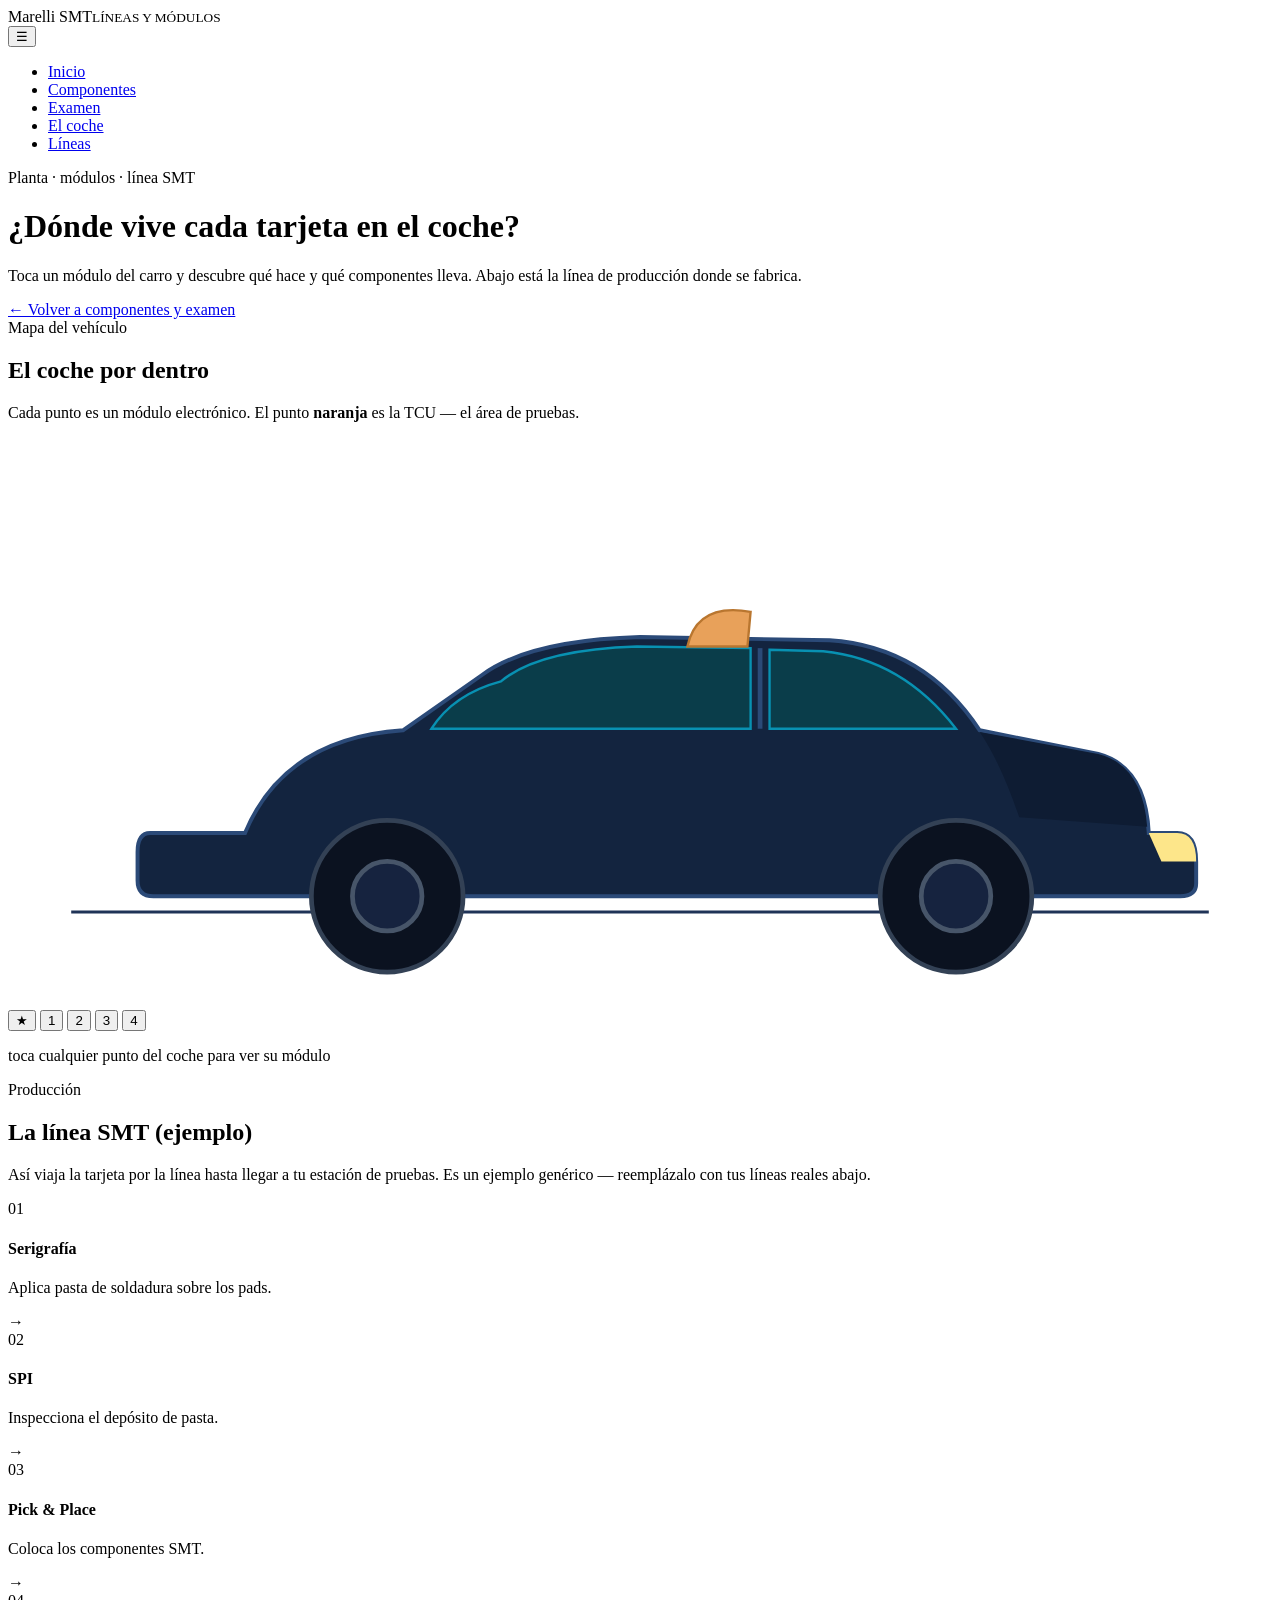
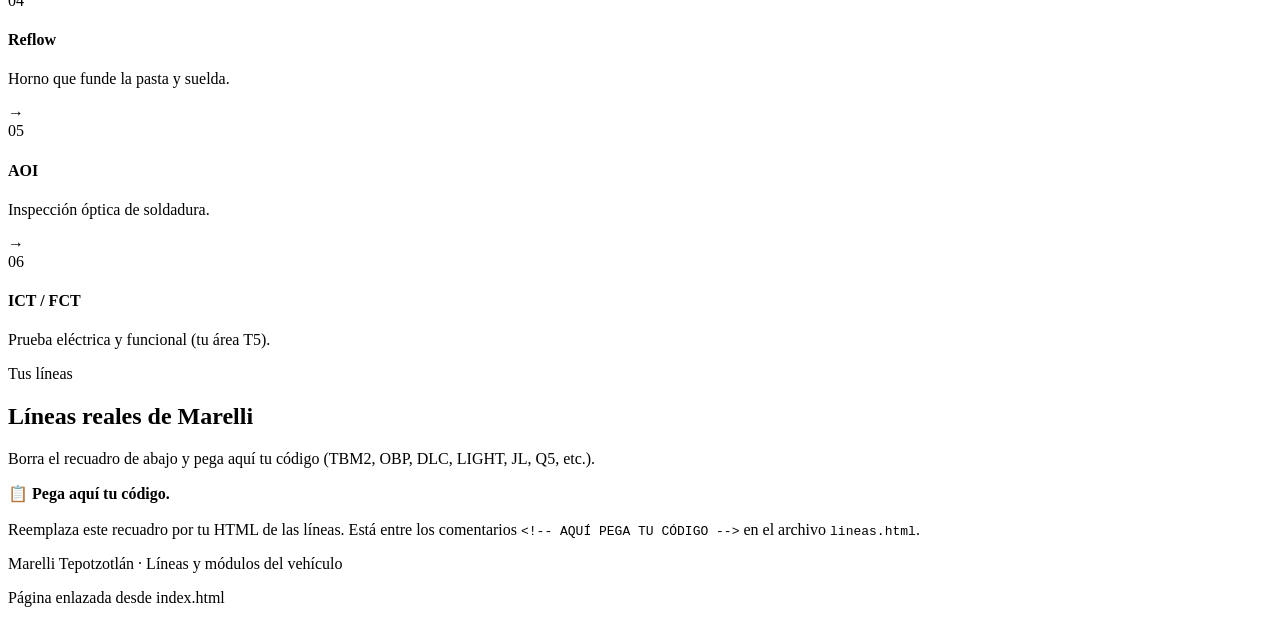
==== lineas.html @ 5fb7ea78 "Initial commit Created from https://vercel.com/new" ====
<!DOCTYPE html>
<html lang="es">
<head>
<meta charset="UTF-8">
<meta name="viewport" content="width=device-width, initial-scale=1.0">
<title>Marelli · Líneas y módulos del coche</title>
<link rel="stylesheet" href="css/base.css">
<link rel="stylesheet" href="css/lineas.css">
<link rel="manifest" href="manifest.webmanifest">
<meta name="theme-color" content="#0b1220">
<link rel="apple-touch-icon" href="icons/icon-192.png">
</head>
<body>

<nav class="nav">
  <div class="brand"><span class="dot"></span><div>Marelli SMT<small>LÍNEAS Y MÓDULOS</small></div></div>
  <button class="menu-btn" onclick="document.getElementById('navlinks').classList.toggle('show')">☰</button>
  <ul id="navlinks">
    <!-- 👇 estos enlaces REGRESAN al index.html (la otra página) -->
    <li><a href="index.html#inicio">Inicio</a></li>
    <li><a href="index.html#componentes">Componentes</a></li>
    <li><a href="index.html#examen">Examen</a></li>
    <li><a href="#coche">El coche</a></li>
    <li><a href="#lineas">Líneas</a></li>
  </ul>
</nav>

<header class="hero">
  <div class="grid-bg"></div>
  <div class="hero-in">
    <div class="eyebrow">Planta · módulos · línea SMT</div>
    <h1>¿Dónde vive cada <span>tarjeta</span> en el coche?</h1>
    <p>Toca un módulo del carro y descubre qué hace y qué componentes lleva. Abajo está la línea de producción donde se fabrica.</p>
    <a href="index.html" class="back btn btn-2">← Volver a componentes y examen</a>
  </div>
</header>

<main>

<!-- COCHE INTERACTIVO (la sorpresa) -->
<section id="coche">
  <div class="wrap">
    <div class="sec-head">
      <div class="tag">Mapa del vehículo</div>
      <h2>El coche por dentro</h2>
      <p>Cada punto es un módulo electrónico. El punto <b style="color:var(--copper)">naranja</b> es la TCU — el área de pruebas.</p>
    </div>

    <div class="car-stage" id="carStage">
      <svg viewBox="0 0 800 360" xmlns="http://www.w3.org/2000/svg">
        <!-- piso -->
        <line x1="40" y1="300" x2="760" y2="300" stroke="#1f3357" stroke-width="2"/>
        <!-- carrocería -->
        <path d="M90 250 L150 250 Q175 190 250 185 L300 150 Q330 128 400 126 L520 128 Q580 132 615 185 L690 200 Q720 208 722 250 L740 250 Q752 250 752 268 L752 282 Q752 290 742 290 L92 290 Q82 290 82 280 L82 262 Q82 250 90 250 Z"
              fill="#13243f" stroke="#2b4a78" stroke-width="2.5"/>
        <!-- cofre brillo -->
        <path d="M615 186 L690 200 Q718 207 721 246 L640 240 Q628 205 615 186 Z" fill="#0e1c33"/>
        <!-- ventanas -->
        <path d="M312 154 Q336 134 398 132 L470 133 L470 184 L268 184 Q282 162 312 154 Z" fill="#0a3d4a" stroke="#0891b2" stroke-width="1.5"/>
        <path d="M482 134 L516 135 Q566 140 600 184 L482 184 Z" fill="#0a3d4a" stroke="#0891b2" stroke-width="1.5"/>
        <line x1="476" y1="133" x2="476" y2="184" stroke="#2b4a78" stroke-width="3"/>
        <!-- antena tipo aleta (telemática) -->
        <path d="M430 132 Q436 104 470 110 L468 132 Z" fill="#e8a15a" stroke="#b9762f" stroke-width="1.5"/>
        <!-- ruedas -->
        <circle cx="240" cy="290" r="48" fill="#0b1220" stroke="#334155" stroke-width="3"/>
        <circle cx="240" cy="290" r="22" fill="#16233f" stroke="#475569" stroke-width="3"/>
        <circle cx="600" cy="290" r="48" fill="#0b1220" stroke="#334155" stroke-width="3"/>
        <circle cx="600" cy="290" r="22" fill="#16233f" stroke="#475569" stroke-width="3"/>
        <!-- faro -->
        <path d="M722 250 L740 250 Q752 250 752 268 L730 268 Z" fill="#fde68a"/>
      </svg>

      <!-- HOTSPOTS (posición en % sobre la imagen) -->
      <button class="hotspot tcu" style="left:56%;top:33%" data-m="tcu" title="TCU / Telemática">★</button>
      <button class="hotspot"     style="left:84%;top:62%" data-m="ecu" title="ECU del motor">1</button>
      <button class="hotspot"     style="left:48%;top:50%" data-m="cluster" title="Tablero">2</button>
      <button class="hotspot"     style="left:40%;top:70%" data-m="bcm" title="BCM">3</button>
      <button class="hotspot"     style="left:30%;top:80%" data-m="abs" title="ABS">4</button>
    </div>

    <div class="module-panel" id="modPanel"></div>
    <p class="hint">toca cualquier punto del coche para ver su módulo</p>
  </div>
</section>

<!-- LÍNEA DE PRODUCCIÓN -->
<section id="lineas" class="alt">
  <div class="wrap">
    <div class="sec-head">
      <div class="tag">Producción</div>
      <h2>La línea SMT (ejemplo)</h2>
      <p>Así viaja la tarjeta por la línea hasta llegar a tu estación de pruebas. Es un ejemplo genérico — reemplázalo con tus líneas reales abajo.</p>
    </div>
    <div class="lineflow">
      <div class="lf"><div class="n">01</div><h4>Serigrafía</h4><p>Aplica pasta de soldadura sobre los pads.</p></div>
      <div class="arrow">→</div>
      <div class="lf"><div class="n">02</div><h4>SPI</h4><p>Inspecciona el depósito de pasta.</p></div>
      <div class="arrow">→</div>
      <div class="lf"><div class="n">03</div><h4>Pick &amp; Place</h4><p>Coloca los componentes SMT.</p></div>
      <div class="arrow">→</div>
      <div class="lf"><div class="n">04</div><h4>Reflow</h4><p>Horno que funde la pasta y suelda.</p></div>
      <div class="arrow">→</div>
      <div class="lf"><div class="n">05</div><h4>AOI</h4><p>Inspección óptica de soldadura.</p></div>
      <div class="arrow">→</div>
      <div class="lf"><div class="n">06</div><h4>ICT / FCT</h4><p>Prueba eléctrica y funcional (tu área T5).</p></div>
    </div>
  </div>
</section>

<!-- ====================================================== -->
<!-- ======   AQUÍ PEGA TU CÓDIGO DE LAS LÍNEAS REALES ===== -->
<!-- ====================================================== -->
<section id="mis-lineas">
  <div class="wrap">
    <div class="sec-head">
      <div class="tag">Tus líneas</div>
      <h2>Líneas reales de Marelli</h2>
      <p>Borra el recuadro de abajo y pega aquí tu código (TBM2, OBP, DLC, LIGHT, JL, Q5, etc.).</p>
    </div>

    <div class="dropzone">
      📋 <b>Pega aquí tu código.</b><br><br>
      Reemplaza este recuadro por tu HTML de las líneas. Está entre los comentarios
      <code>&lt;!-- AQUÍ PEGA TU CÓDIGO --&gt;</code> en el archivo <code>lineas.html</code>.
    </div>

  </div>
</section>
<!-- ====== FIN DE LA ZONA PARA TU CÓDIGO ====== -->

</main>

<footer>
  <p>Marelli Tepotzotlán · Líneas y módulos del vehículo</p>
  <p class="mono">Página enlazada desde index.html</p>
</footer>

<script src="js/lineas.js"></script>
<script>
if('serviceWorker' in navigator){window.addEventListener('load',()=>navigator.serviceWorker.register('sw.js').catch(()=>{}));}
</script>
</body>
</html>
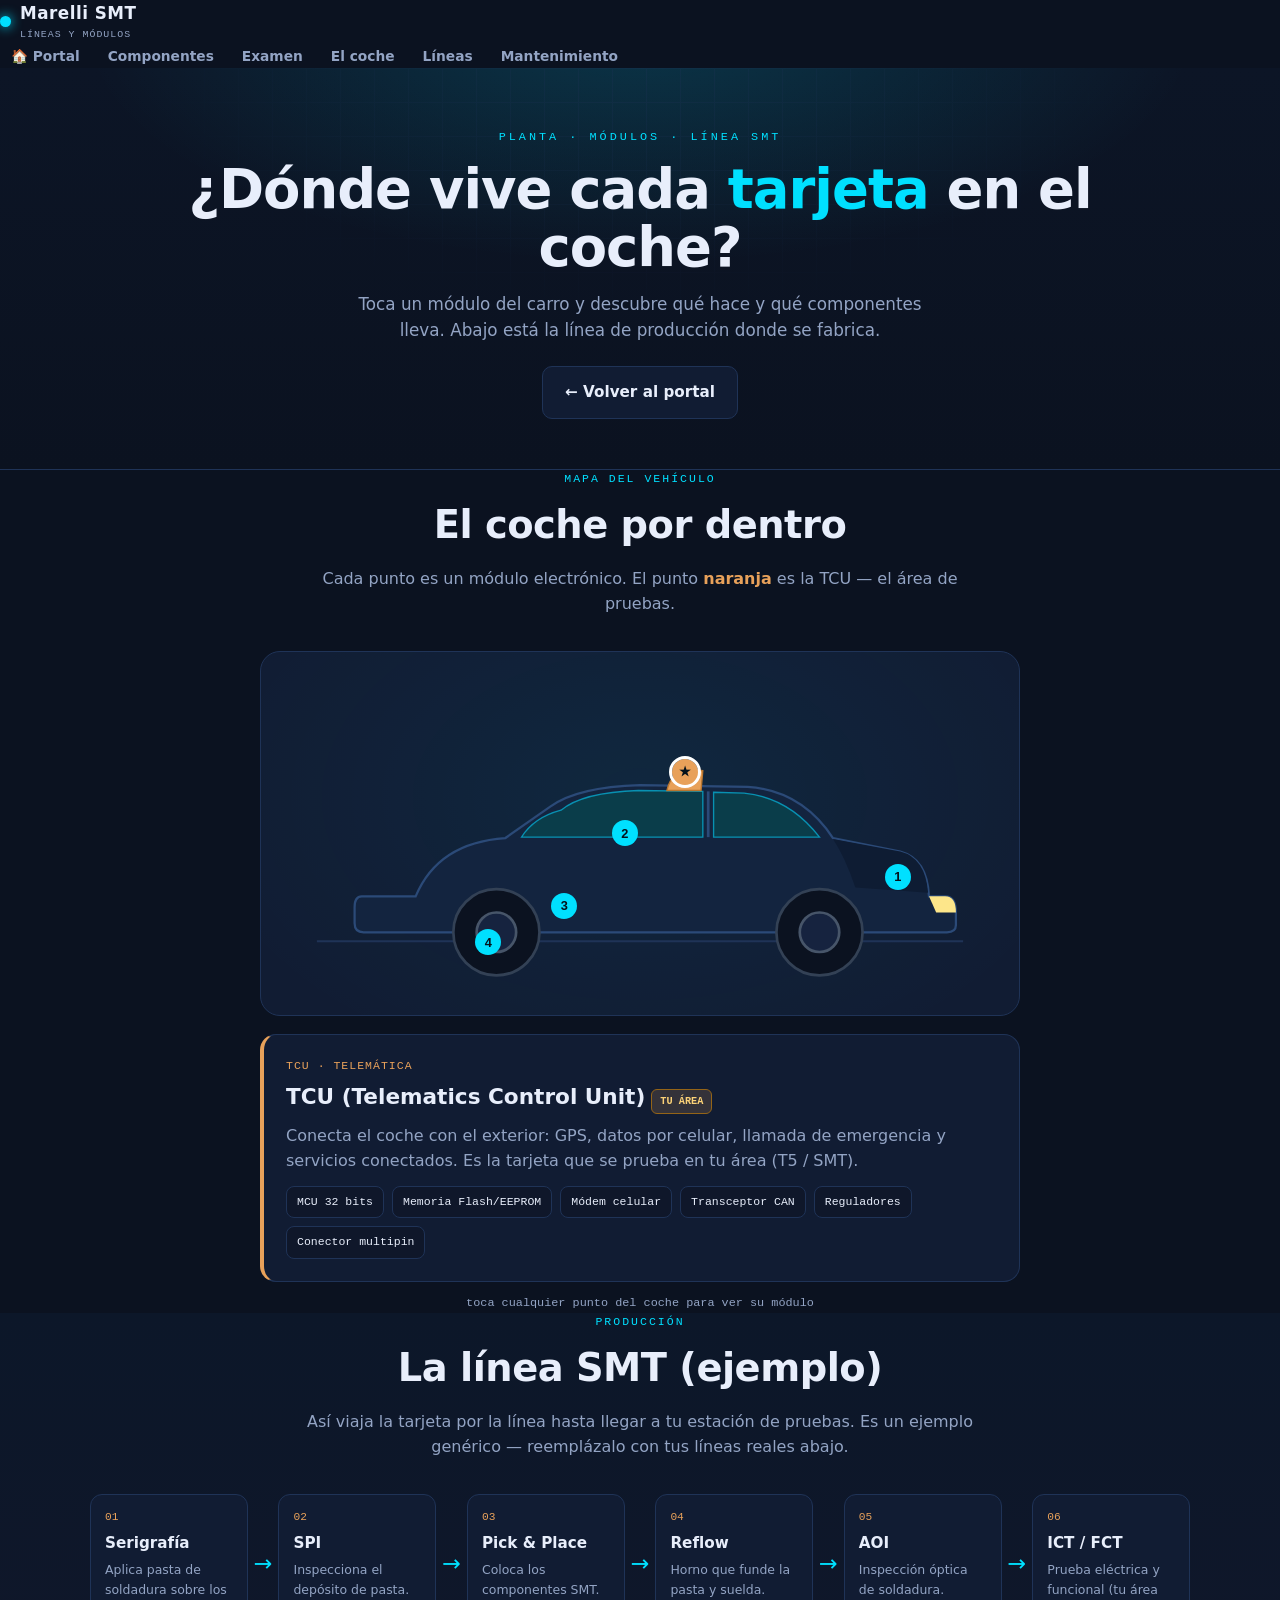
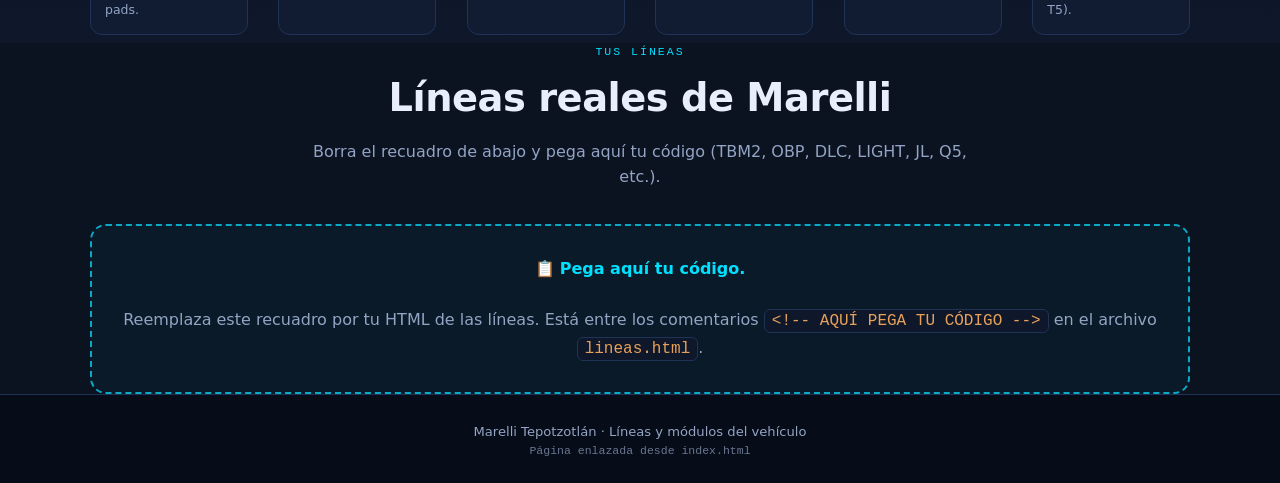
==== commit 75686ab3: "Guardar procesos" ====
--- a/lineas.html
+++ b/lineas.html
@@ -6,6 +6,8 @@
 <title>Marelli · Líneas y módulos del coche</title>
 <link rel="stylesheet" href="css/base.css">
 <link rel="stylesheet" href="css/lineas.css">
+<link rel="icon" href="favicon.svg" type="image/svg+xml">
+<link rel="icon" href="favicon.ico" sizes="any">
 <link rel="manifest" href="manifest.webmanifest">
 <meta name="theme-color" content="#0b1220">
 <link rel="apple-touch-icon" href="icons/icon-192.png">
@@ -16,12 +18,12 @@
   <div class="brand"><span class="dot"></span><div>Marelli SMT<small>LÍNEAS Y MÓDULOS</small></div></div>
   <button class="menu-btn" onclick="document.getElementById('navlinks').classList.toggle('show')">☰</button>
   <ul id="navlinks">
-    <!-- 👇 estos enlaces REGRESAN al index.html (la otra página) -->
-    <li><a href="index.html#inicio">Inicio</a></li>
-    <li><a href="index.html#componentes">Componentes</a></li>
-    <li><a href="index.html#examen">Examen</a></li>
+    <li><a href="index.html">🏠 Portal</a></li>
+    <li><a href="componentes.html#componentes">Componentes</a></li>
+    <li><a href="componentes.html#examen">Examen</a></li>
     <li><a href="#coche">El coche</a></li>
     <li><a href="#lineas">Líneas</a></li>
+    <li><a href="mantenimiento.html">Mantenimiento</a></li>
   </ul>
 </nav>
 
@@ -31,7 +33,7 @@
     <div class="eyebrow">Planta · módulos · línea SMT</div>
     <h1>¿Dónde vive cada <span>tarjeta</span> en el coche?</h1>
     <p>Toca un módulo del carro y descubre qué hace y qué componentes lleva. Abajo está la línea de producción donde se fabrica.</p>
-    <a href="index.html" class="back btn btn-2">← Volver a componentes y examen</a>
+    <a href="index.html" class="back btn btn-2">← Volver al portal</a>
   </div>
 </header>
 
@@ -136,8 +138,5 @@
 </footer>
 
 <script src="js/lineas.js"></script>
-<script>
-if('serviceWorker' in navigator){window.addEventListener('load',()=>navigator.serviceWorker.register('sw.js').catch(()=>{}));}
-</script>
 </body>
 </html>
--- a/css/base.css
+++ b/css/base.css
@@ -0,0 +1,52 @@
+/* base.css — estilos compartidos por TODAS las paginas */
+:root{--bg:#0b1220;
+  --bg2:#0f172a;
+  --panel:#111c33;
+  --panel2:#16233f;
+  --line:#1f3357;
+  --ink:#e8eefb;
+  --muted:#93a4c4;
+  --cyan:#00e0ff;
+  --cyan-dim:#0aa9c5;
+  --copper:#e8a15a;
+  --green:#22c55e;
+  --red:#ef4444;
+  --amber:#f59e0b;
+  --mono:'SFMono-Regular',ui-monospace,'Cascadia Mono','Roboto Mono',Consolas,monospace;
+  --sans:system-ui,-apple-system,'Segoe UI',Roboto,Arial,sans-serif;}
+*{margin:0;padding:0;box-sizing:border-box}
+html{scroll-behavior:smooth}
+body{font-family:var(--sans);background:var(--bg);color:var(--ink);line-height:1.6;-webkit-text-size-adjust:100%}
+a{color:var(--cyan);text-decoration:none}
+::selection{background:var(--cyan);color:#001019}
+.brand{font-weight:800;letter-spacing:.5px;display:flex;align-items:center;gap:9px;font-size:1.05rem}
+.brand .dot{width:11px;height:11px;border-radius:50%;background:var(--cyan);box-shadow:0 0 12px var(--cyan)}
+.brand small{font-family:var(--mono);color:var(--muted);font-weight:500;font-size:.62rem;letter-spacing:1px;display:block}
+.nav ul{list-style:none;display:flex;gap:6px;flex-wrap:wrap}
+.nav a{padding:7px 11px;border-radius:8px;color:var(--muted);font-weight:600;font-size:.86rem;transition:.2s}
+.menu-btn{display:none;background:var(--panel);border:1px solid var(--line);color:var(--ink);border-radius:8px;padding:7px 11px;font-size:1.1rem;cursor:pointer}
+.btn{display:inline-flex;align-items:center;gap:8px;border:none;cursor:pointer;font-weight:700;font-size:.95rem;
+  padding:13px 22px;border-radius:10px;transition:.2s;font-family:var(--sans)}
+.btn-1{background:var(--cyan);color:#04121b}
+.btn-2{background:var(--panel);color:var(--ink);border:1px solid var(--line)}
+.wrap{max-width:1100px;margin:0 auto}
+.sec-head{text-align:center;max-width:760px;margin:0 auto 34px}
+.sec-head .tag{font-family:var(--mono);color:var(--cyan);font-size:.72rem;letter-spacing:2px;text-transform:uppercase}
+.sec-head h2{font-size:clamp(1.6rem,4vw,2.4rem);font-weight:800;letter-spacing:-.5px;margin:6px 0 10px}
+.sec-head p{color:var(--muted);max-width:680px;margin:0 auto}
+.alt{background:linear-gradient(180deg,#0c1729,var(--bg2))}
+.lineflow{display:flex;gap:0;align-items:stretch;overflow-x:auto;padding-bottom:8px;justify-content:center}
+.lf{min-width:150px;background:var(--panel);border:1px solid var(--line);border-radius:12px;padding:14px;flex:1}
+.lf .n{font-family:var(--mono);color:var(--copper);font-size:.7rem}
+.lf h4{font-size:.95rem;margin:4px 0 5px}
+.lf p{color:var(--muted);font-size:.78rem}
+.arrow{display:flex;align-items:center;color:var(--cyan);font-size:1.4rem;padding:0 6px}
+footer{background:#060c18;border-top:1px solid var(--line);text-align:center;padding:26px;color:var(--muted);font-size:.82rem}
+footer .mono{font-family:var(--mono);font-size:.72rem;opacity:.7}
+
+@media(max-width:760px){
+  .nav ul{display:none;position:absolute;top:100%;left:0;right:0;background:var(--bg2);flex-direction:column;padding:10px;border-bottom:1px solid var(--line);gap:2px}
+  .nav ul.show{display:flex}
+  .nav a{display:block}
+  .menu-btn{display:block}
+}
--- a/css/lineas.css
+++ b/css/lineas.css
@@ -0,0 +1,50 @@
+/* lineas.css — estilos propios de la pagina de lineas */
+.nav a:hover{color:var(--ink);background:var(--panel)}
+.hero{padding:60px 5% 50px;border-bottom:1px solid var(--line);text-align:center;position:relative;overflow:hidden;
+  background:radial-gradient(900px 380px at 50% -10%,rgba(0,224,255,.16),transparent 62%),linear-gradient(180deg,#0c1526,var(--bg))}
+.hero .grid-bg{position:absolute;inset:0;opacity:.3;
+  background-image:linear-gradient(var(--line) 1px,transparent 1px),linear-gradient(90deg,var(--line) 1px,transparent 1px);
+  background-size:34px 34px;mask:radial-gradient(680px 340px at 50% 0%,#000,transparent 75%)}
+.hero-in{position:relative;max-width:1000px;margin:0 auto}
+.eyebrow{font-family:var(--mono);color:var(--cyan);font-size:.74rem;letter-spacing:3px;text-transform:uppercase;margin-bottom:14px}
+.hero h1{font-size:clamp(2rem,5.5vw,3.4rem);line-height:1.06;font-weight:800;letter-spacing:-1px;margin-bottom:14px}
+.hero h1 span{color:var(--cyan)}
+.hero p{color:var(--muted);max-width:600px;margin:0 auto;font-size:1.05rem}
+.back{display:inline-flex;align-items:center;gap:7px;margin-top:22px;font-weight:700}
+.btn-1:hover{background:#3eeaff;transform:translateY(-2px)}
+.btn-2:hover{border-color:var(--cyan);color:var(--cyan)}
+/* COCHE INTERACTIVO */
+.car-stage{position:relative;max-width:760px;margin:0 auto;background:
+  radial-gradient(60% 80% at 50% 40%,rgba(0,224,255,.06),transparent),var(--panel);
+  border:1px solid var(--line);border-radius:20px;padding:20px}
+.car-stage svg{width:100%;height:auto;display:block}
+.hotspot{position:absolute;width:26px;height:26px;border-radius:50%;border:none;cursor:pointer;
+  background:var(--cyan);box-shadow:0 0 0 0 rgba(0,224,255,.7);transform:translate(-50%,-50%);
+  animation:ping 2s infinite;display:flex;align-items:center;justify-content:center;color:#04121b;font-weight:800;font-size:.8rem}
+.hotspot.tcu{background:var(--copper);animation:pingC 2s infinite}
+.hotspot:hover{transform:translate(-50%,-50%) scale(1.18)}
+.hotspot.active{outline:3px solid #fff}
+@keyframes ping{0%{box-shadow:0 0 0 0 rgba(0,224,255,.6)}70%{box-shadow:0 0 0 14px rgba(0,224,255,0)}100%{box-shadow:0 0 0 0 rgba(0,224,255,0)}}
+@keyframes pingC{0%{box-shadow:0 0 0 0 rgba(232,161,90,.6)}70%{box-shadow:0 0 0 14px rgba(232,161,90,0)}100%{box-shadow:0 0 0 0 rgba(232,161,90,0)}}
+.module-panel{max-width:760px;margin:18px auto 0;background:var(--panel);border:1px solid var(--line);
+  border-radius:16px;padding:22px;border-left:4px solid var(--cyan)}
+.module-panel.tcu{border-left-color:var(--copper)}
+.module-panel .pt{font-family:var(--mono);font-size:.72rem;letter-spacing:1px;color:var(--cyan)}
+.module-panel.tcu .pt{color:var(--copper)}
+.module-panel h3{font-size:1.35rem;margin:5px 0 8px}
+.module-panel .mine{display:inline-block;font-family:var(--mono);font-size:.64rem;font-weight:700;
+  background:rgba(232,161,90,.16);color:#fcd277;border:1px solid #946417;padding:3px 8px;border-radius:6px;margin-left:6px}
+.module-panel p{color:var(--muted);margin-bottom:12px}
+.module-panel .parts{display:flex;gap:8px;flex-wrap:wrap}
+.module-panel .parts span{font-family:var(--mono);font-size:.72rem;background:var(--bg2);border:1px solid var(--line);
+  padding:6px 10px;border-radius:8px;color:var(--ink)}
+.hint{text-align:center;color:var(--muted);font-family:var(--mono);font-size:.74rem;margin-top:12px}
+/* FLUJO DE LÍNEA */
+.lineflow{display:flex;align-items:stretch;overflow-x:auto;padding-bottom:8px;justify-content:center;gap:0}
+/* HUECO PARA TU CÓDIGO */
+.dropzone{border:2px dashed var(--cyan-dim);border-radius:16px;padding:30px;text-align:center;
+  background:rgba(0,224,255,.04);color:var(--muted)}
+.dropzone b{color:var(--cyan)}
+.dropzone code{font-family:var(--mono);background:var(--bg2);border:1px solid var(--line);padding:2px 7px;border-radius:6px;color:var(--copper)}
+
+@media(max-width:760px){ .hotspot{width:22px;height:22px;font-size:.7rem} }
